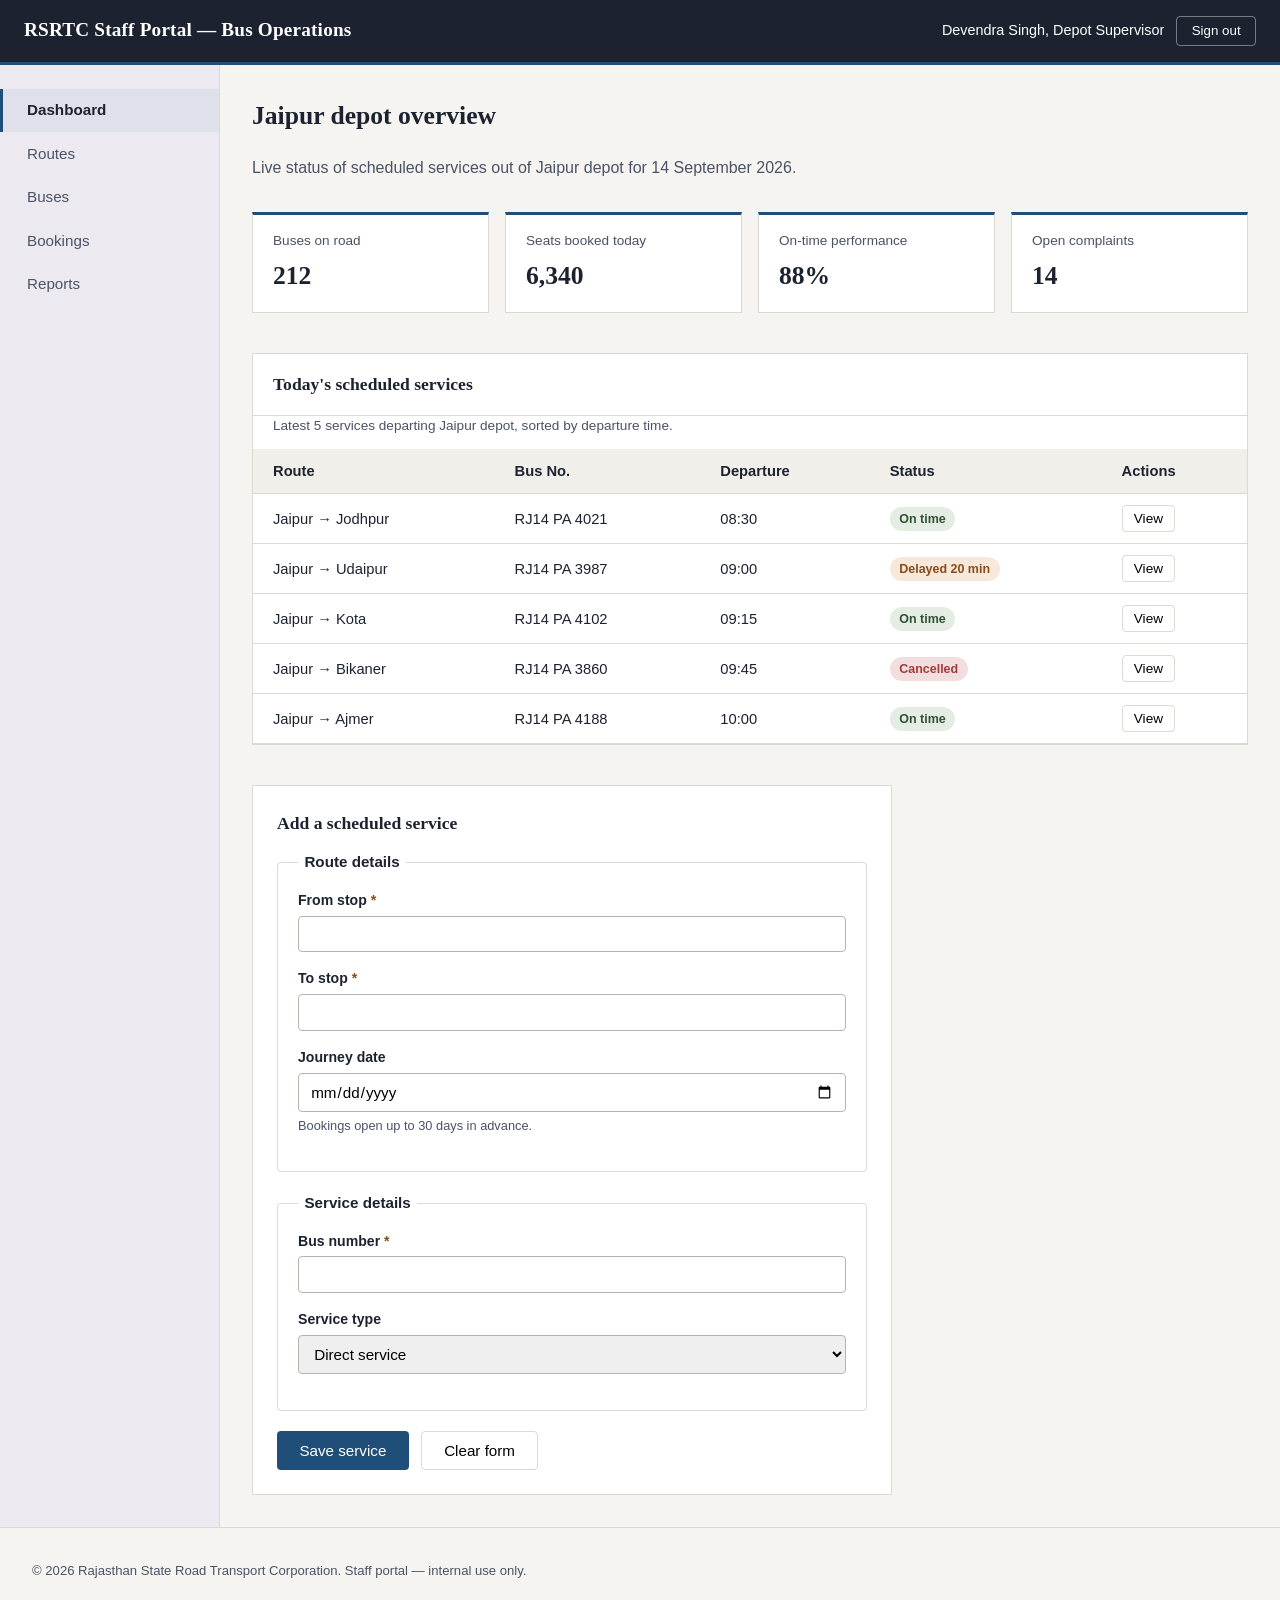
==== client/index.html @ 0a8ab0be "Add semantic accessible dashboard to client" ====
<!DOCTYPE html>
<html lang="en">
<head>
  <meta charset="UTF-8">
  <meta name="viewport" content="width=device-width, initial-scale=1.0">
  <title>Bus Operations Dashboard — RSRTC Staff Portal</title>
  <style>
    :root {
      --ink: #1c2230;
      --ink-soft: #4a5266;
      --paper: #f5f4f0;
      --panel: #ffffff;
      --line: #dcd9d2;
      --accent: #1f4e79;
      --accent-soft: #e3ecf4;
      --warn: #8a4b16;
      --warn-soft: #f6e9db;
      --good: #2f5233;
      --good-soft: #e4ece4;
      --bad: #a33b3b;
      --bad-soft: #f2dede;
      --focus: #1857b8;
      --radius: 4px;
    }

    * { box-sizing: border-box; }

    body {
      margin: 0;
      font-family: "Iowan Old Style", "Palatino Linotype", Georgia, serif;
      background: var(--paper);
      color: var(--ink);
      line-height: 1.5;
    }

    a { color: var(--focus); }

    a:focus-visible,
    button:focus-visible,
    input:focus-visible,
    select:focus-visible,
    textarea:focus-visible,
    [tabindex]:focus-visible {
      outline: 3px solid var(--focus);
      outline-offset: 2px;
    }

    .skip-link {
      position: absolute;
      left: -999px;
      top: 0;
      background: var(--ink);
      color: #fff;
      padding: 0.75rem 1.25rem;
      z-index: 100;
      border-radius: 0 0 var(--radius) 0;
    }
    .skip-link:focus { left: 0; }

    .visually-hidden {
      position: absolute;
      width: 1px; height: 1px;
      overflow: hidden;
      clip: rect(0 0 0 0);
      white-space: nowrap;
    }

    .site-header {
      display: flex;
      align-items: center;
      justify-content: space-between;
      padding: 1rem 1.5rem;
      background: var(--ink);
      color: #fff;
      border-bottom: 3px solid var(--accent);
    }
    .site-header h1 {
      font-size: 1.2rem;
      margin: 0;
      font-weight: 600;
      letter-spacing: 0.01em;
    }
    .header-user {
      display: flex;
      align-items: center;
      gap: 0.75rem;
      font-family: -apple-system, "Segoe UI", sans-serif;
      font-size: 0.9rem;
    }
    .header-user button {
      background: transparent;
      border: 1px solid rgba(255,255,255,0.4);
      color: #fff;
      padding: 0.4rem 0.9rem;
      border-radius: var(--radius);
      cursor: pointer;
      font-family: inherit;
    }
    .header-user button:hover { background: rgba(255,255,255,0.12); }

    .layout {
      display: grid;
      grid-template-columns: 220px 1fr;
      min-height: calc(100vh - 66px);
    }

    .primary-nav {
      background: #eceaf0;
      border-right: 1px solid var(--line);
      padding: 1.5rem 0;
    }
    .primary-nav ul {
      list-style: none;
      margin: 0;
      padding: 0;
    }
    .primary-nav a {
      display: block;
      padding: 0.65rem 1.5rem;
      color: var(--ink-soft);
      text-decoration: none;
      font-family: -apple-system, "Segoe UI", sans-serif;
      font-size: 0.95rem;
      border-left: 3px solid transparent;
    }
    .primary-nav a[aria-current="page"] {
      color: var(--ink);
      font-weight: 600;
      border-left-color: var(--accent);
      background: #e0e0ea;
    }
    .primary-nav a:hover { background: #e0e0ea; }

    main { padding: 2rem; }
    main > h2 { margin-top: 0; font-size: 1.6rem; }
    .lede {
      color: var(--ink-soft);
      max-width: 62ch;
      margin-bottom: 2rem;
      font-family: -apple-system, "Segoe UI", sans-serif;
    }

    .summary-cards {
      display: grid;
      grid-template-columns: repeat(auto-fit, minmax(180px, 1fr));
      gap: 1rem;
      margin-bottom: 2.5rem;
    }
    .summary-cards article {
      background: var(--panel);
      border: 1px solid var(--line);
      border-top: 3px solid var(--accent);
      padding: 1rem 1.25rem;
    }
    .summary-cards h3 {
      margin: 0 0 0.35rem 0;
      font-size: 0.85rem;
      font-family: -apple-system, "Segoe UI", sans-serif;
      color: var(--ink-soft);
      font-weight: 500;
    }
    .summary-cards p {
      margin: 0;
      font-size: 1.6rem;
      font-weight: 600;
    }

    .table-section {
      background: var(--panel);
      border: 1px solid var(--line);
      margin-bottom: 2.5rem;
    }
    .table-section h2 {
      margin: 0;
      padding: 1.1rem 1.25rem;
      font-size: 1.1rem;
      border-bottom: 1px solid var(--line);
    }
    table {
      width: 100%;
      border-collapse: collapse;
      font-family: -apple-system, "Segoe UI", sans-serif;
      font-size: 0.92rem;
    }
    caption {
      text-align: left;
      padding: 0 1.25rem 0.75rem;
      color: var(--ink-soft);
      font-family: -apple-system, "Segoe UI", sans-serif;
      font-size: 0.85rem;
    }
    th, td {
      text-align: left;
      padding: 0.7rem 1.25rem;
      border-bottom: 1px solid var(--line);
    }
    th[scope="col"] {
      background: #f1efe9;
      font-weight: 600;
    }
    tbody tr:hover { background: #faf9f6; }
    .status-pill {
      display: inline-block;
      padding: 0.15rem 0.6rem;
      border-radius: 999px;
      font-size: 0.78rem;
      font-weight: 600;
    }
    .status-ontime { background: var(--good-soft); color: var(--good); }
    .status-delayed { background: var(--warn-soft); color: var(--warn); }
    .status-cancelled { background: var(--bad-soft); color: var(--bad); }

    .row-actions button {
      background: none;
      border: 1px solid var(--line);
      border-radius: var(--radius);
      padding: 0.3rem 0.7rem;
      font-family: inherit;
      cursor: pointer;
      font-size: 0.85rem;
    }
    .row-actions button:hover { background: #f1efe9; }

    .form-section {
      background: var(--panel);
      border: 1px solid var(--line);
      padding: 1.5rem;
      max-width: 640px;
    }
    .form-section h2 { margin-top: 0; font-size: 1.1rem; }
    fieldset {
      border: 1px solid var(--line);
      border-radius: var(--radius);
      padding: 1rem 1.25rem 1.25rem;
      margin: 0 0 1.25rem 0;
    }
    legend {
      font-family: -apple-system, "Segoe UI", sans-serif;
      font-weight: 600;
      padding: 0 0.4rem;
      font-size: 0.95rem;
    }
    .field { margin-bottom: 1rem; font-family: -apple-system, "Segoe UI", sans-serif; }
    .field label {
      display: block;
      font-size: 0.88rem;
      font-weight: 600;
      margin-bottom: 0.3rem;
    }
    .field .hint {
      display: block;
      font-weight: 400;
      color: var(--ink-soft);
      font-size: 0.8rem;
      margin-top: 0.25rem;
    }
    .field input,
    .field select {
      width: 100%;
      padding: 0.55rem 0.7rem;
      border: 1px solid #b8b4aa;
      border-radius: var(--radius);
      font-family: inherit;
      font-size: 0.95rem;
    }
    .required-mark { color: var(--warn); }
    .submit-row { display: flex; gap: 0.75rem; font-family: -apple-system, "Segoe UI", sans-serif; }
    .btn-primary {
      background: var(--accent);
      color: #fff;
      border: none;
      padding: 0.65rem 1.4rem;
      border-radius: var(--radius);
      cursor: pointer;
      font-size: 0.95rem;
    }
    .btn-secondary {
      background: transparent;
      border: 1px solid var(--line);
      padding: 0.65rem 1.4rem;
      border-radius: var(--radius);
      cursor: pointer;
      font-size: 0.95rem;
    }

    .modal-overlay {
      display: none;
      position: fixed;
      inset: 0;
      background: rgba(20, 20, 20, 0.5);
      align-items: center;
      justify-content: center;
      padding: 1rem;
      z-index: 200;
    }
    .modal-overlay.is-open { display: flex; }
    .modal-dialog {
      background: var(--panel);
      max-width: 440px;
      width: 100%;
      padding: 1.5rem;
      border-radius: var(--radius);
      font-family: -apple-system, "Segoe UI", sans-serif;
    }
    .modal-dialog h2 {
      margin-top: 0;
      font-size: 1.15rem;
      font-family: "Iowan Old Style", Georgia, serif;
    }
    .modal-actions {
      display: flex;
      justify-content: flex-end;
      gap: 0.75rem;
      margin-top: 1.5rem;
    }

    footer {
      grid-column: 1 / -1;
      border-top: 1px solid var(--line);
      padding: 1.25rem 2rem;
      font-family: -apple-system, "Segoe UI", sans-serif;
      font-size: 0.82rem;
      color: var(--ink-soft);
    }

    @media (max-width: 720px) {
      .layout { grid-template-columns: 1fr; }
      .primary-nav { border-right: none; border-bottom: 1px solid var(--line); }
    }

    @media (prefers-reduced-motion: reduce) {
      * { animation: none !important; transition: none !important; }
    }
  </style>
</head>
<body>

  <a class="skip-link" href="#main-content">Skip to main content</a>

  <header class="site-header">
    <h1>RSRTC Staff Portal — Bus Operations</h1>
    <div class="header-user">
      <span>Devendra Singh, Depot Supervisor</span>
      <button type="button">Sign out</button>
    </div>
  </header>

  <div class="layout">
    <nav class="primary-nav" aria-label="Primary">
      <ul>
        <li><a href="#" aria-current="page">Dashboard</a></li>
        <li><a href="#">Routes</a></li>
        <li><a href="#">Buses</a></li>
        <li><a href="#">Bookings</a></li>
        <li><a href="#">Reports</a></li>
      </ul>
    </nav>

    <main id="main-content">
      <h2>Jaipur depot overview</h2>
      <p class="lede">Live status of scheduled services out of Jaipur depot for 14 September 2026.</p>

      <section aria-labelledby="summary-heading">
        <h2 id="summary-heading" class="visually-hidden">Key metrics</h2>
        <div class="summary-cards">
          <article>
            <h3>Buses on road</h3>
            <p>212</p>
          </article>
          <article>
            <h3>Seats booked today</h3>
            <p>6,340</p>
          </article>
          <article>
            <h3>On-time performance</h3>
            <p>88%</p>
          </article>
          <article>
            <h3>Open complaints</h3>
            <p>14</p>
          </article>
        </div>
      </section>

      <section class="table-section" aria-labelledby="services-heading">
        <h2 id="services-heading">Today's scheduled services</h2>
        <table>
          <caption>Latest 5 services departing Jaipur depot, sorted by departure time.</caption>
          <thead>
            <tr>
              <th scope="col">Route</th>
              <th scope="col">Bus No.</th>
              <th scope="col">Departure</th>
              <th scope="col">Status</th>
              <th scope="col">Actions</th>
            </tr>
          </thead>
          <tbody>
            <tr>
              <td>Jaipur → Jodhpur</td>
              <td>RJ14 PA 4021</td>
              <td>08:30</td>
              <td><span class="status-pill status-ontime">On time</span></td>
              <td class="row-actions"><button type="button">View</button></td>
            </tr>
            <tr>
              <td>Jaipur → Udaipur</td>
              <td>RJ14 PA 3987</td>
              <td>09:00</td>
              <td><span class="status-pill status-delayed">Delayed 20 min</span></td>
              <td class="row-actions"><button type="button" data-open-modal>View</button></td>
            </tr>
            <tr>
              <td>Jaipur → Kota</td>
              <td>RJ14 PA 4102</td>
              <td>09:15</td>
              <td><span class="status-pill status-ontime">On time</span></td>
              <td class="row-actions"><button type="button">View</button></td>
            </tr>
            <tr>
              <td>Jaipur → Bikaner</td>
              <td>RJ14 PA 3860</td>
              <td>09:45</td>
              <td><span class="status-pill status-cancelled">Cancelled</span></td>
              <td class="row-actions"><button type="button">View</button></td>
            </tr>
            <tr>
              <td>Jaipur → Ajmer</td>
              <td>RJ14 PA 4188</td>
              <td>10:00</td>
              <td><span class="status-pill status-ontime">On time</span></td>
              <td class="row-actions"><button type="button">View</button></td>
            </tr>
          </tbody>
        </table>
      </section>

      <section class="form-section" aria-labelledby="new-route-heading">
        <h2 id="new-route-heading">Add a scheduled service</h2>
        <form novalidate>
          <fieldset>
            <legend>Route details</legend>

            <div class="field">
              <label for="from-stop">From stop <span class="required-mark" aria-hidden="true">*</span></label>
              <input type="text" id="from-stop" name="from-stop" required aria-required="true">
            </div>

            <div class="field">
              <label for="to-stop">To stop <span class="required-mark" aria-hidden="true">*</span></label>
              <input type="text" id="to-stop" name="to-stop" required aria-required="true">
            </div>

            <div class="field">
              <label for="journey-date">Journey date</label>
              <input type="date" id="journey-date" name="journey-date" aria-describedby="date-hint">
              <span class="hint" id="date-hint">Bookings open up to 30 days in advance.</span>
            </div>
          </fieldset>

          <fieldset>
            <legend>Service details</legend>

            <div class="field">
              <label for="bus-number">Bus number <span class="required-mark" aria-hidden="true">*</span></label>
              <input type="text" id="bus-number" name="bus-number" required aria-required="true">
            </div>

            <div class="field">
              <label for="service-type">Service type</label>
              <select id="service-type" name="service-type">
                <option value="direct">Direct service</option>
                <option value="connecting">Connecting service</option>
              </select>
            </div>
          </fieldset>

          <div class="submit-row">
            <button type="submit" class="btn-primary">Save service</button>
            <button type="reset" class="btn-secondary">Clear form</button>
          </div>
        </form>
      </section>
    </main>

    <footer>
      <p>&copy; 2026 Rajasthan State Road Transport Corporation. Staff portal — internal use only.</p>
    </footer>
  </div>

  <div class="modal-overlay" id="service-modal-overlay">
    <div class="modal-dialog" role="dialog" aria-modal="true" aria-labelledby="modal-title" aria-describedby="modal-desc">
      <h2 id="modal-title">Jaipur → Udaipur — service details</h2>
      <p id="modal-desc">Bus RJ14 PA 3987 is delayed by 20 minutes due to traffic near Bhilwara. Revised departure: 09:20. 41 of 45 seats booked.</p>
      <div class="modal-actions">
        <button type="button" class="btn-secondary" data-close-modal>Close</button>
        <button type="button" class="btn-primary">Notify passengers</button>
      </div>
    </div>
  </div>

  <script>
    (function () {
      var overlay = document.getElementById('service-modal-overlay');
      var openTriggers = document.querySelectorAll('[data-open-modal]');
      var closeTriggers = document.querySelectorAll('[data-close-modal]');
      var lastFocused = null;

      function openModal() {
        lastFocused = document.activeElement;
        overlay.classList.add('is-open');
        overlay.querySelector('[data-close-modal]').focus();
        document.addEventListener('keydown', onKeydown);
      }

      function closeModal() {
        overlay.classList.remove('is-open');
        document.removeEventListener('keydown', onKeydown);
        if (lastFocused) lastFocused.focus();
      }

      function onKeydown(e) {
        if (e.key === 'Escape') {
          closeModal();
        }
      }

      openTriggers.forEach(function (btn) {
        btn.addEventListener('click', openModal);
      });
      closeTriggers.forEach(function (btn) {
        btn.addEventListener('click', closeModal);
      });
    })();
  </script>

</body>
</html>
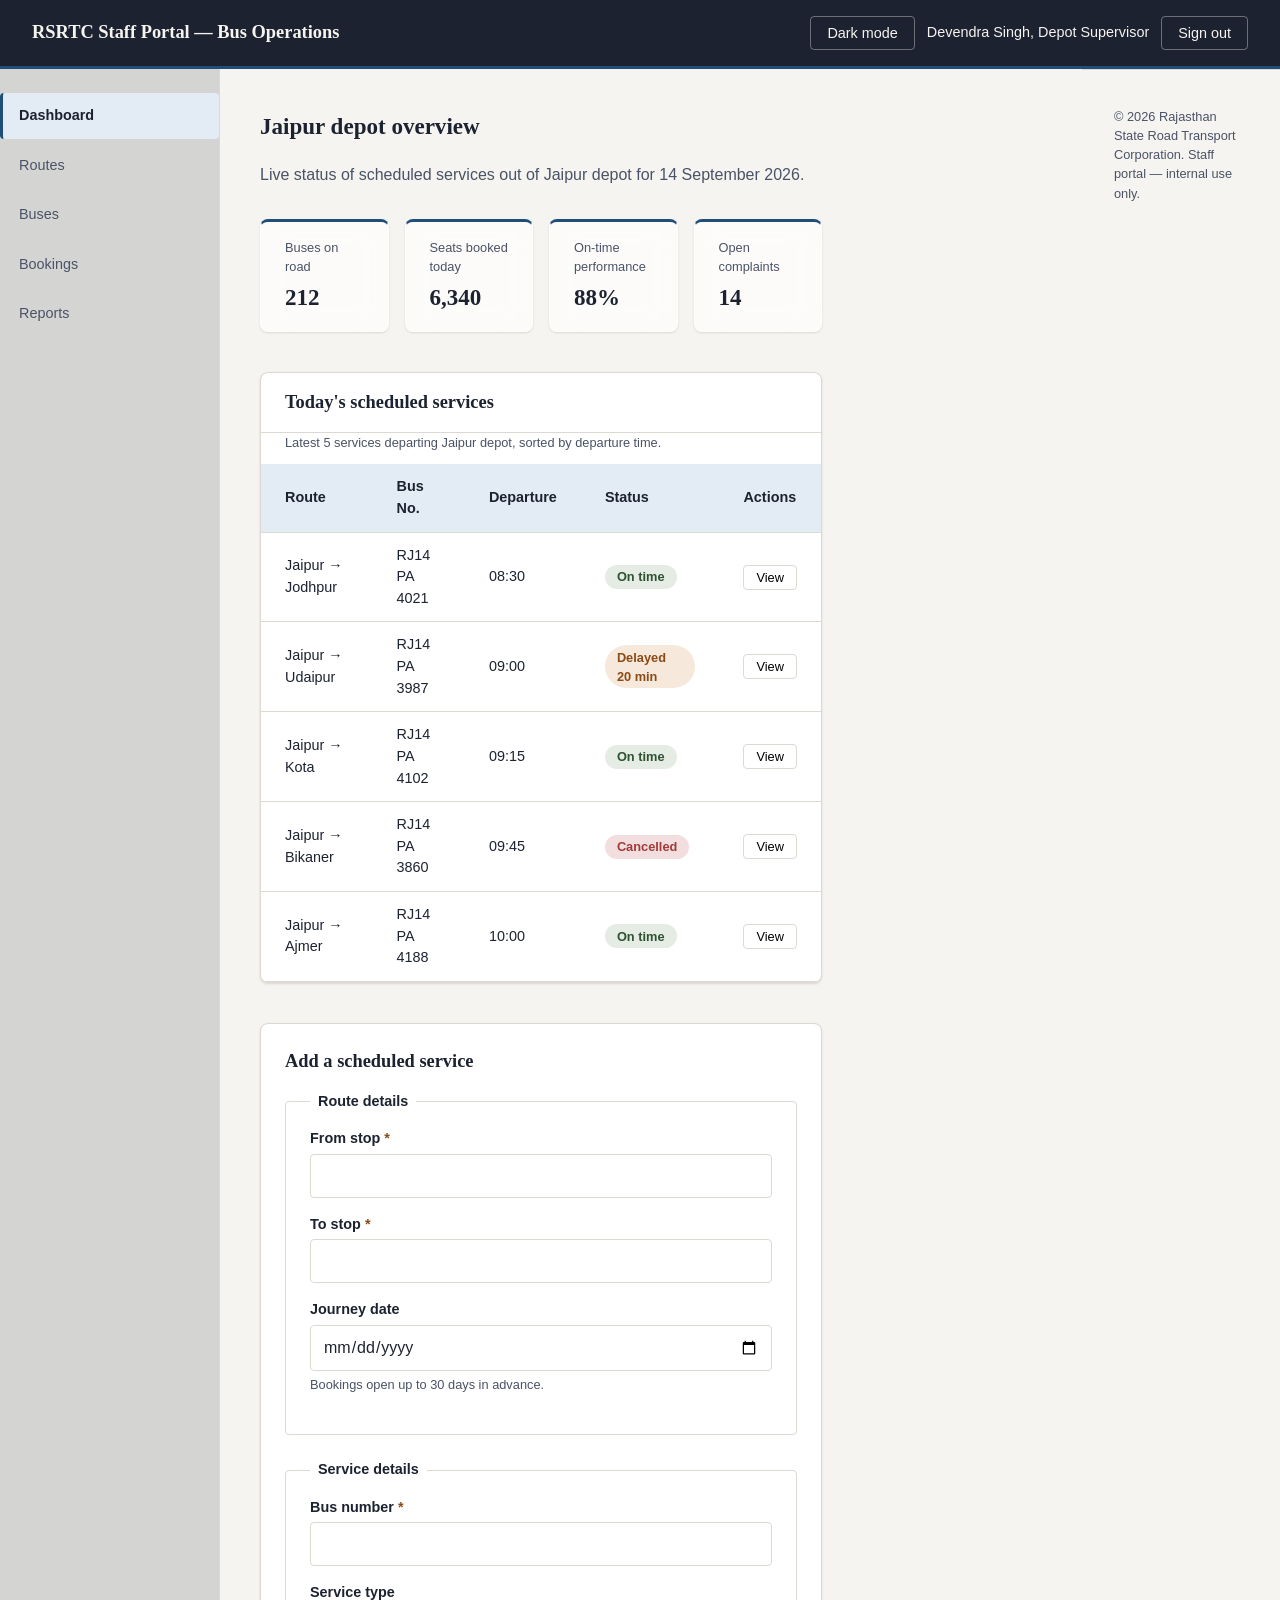
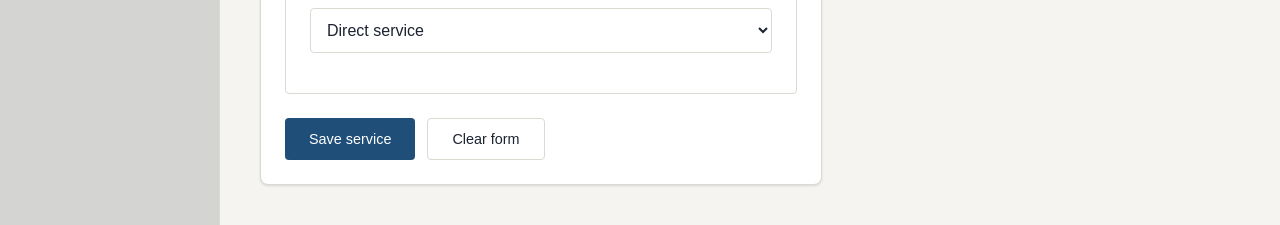
==== commit c0e80b2e: "Add responsive design tokens, dark mode, and demo screenshots" ====
--- a/client/index.html
+++ b/client/index.html
@@ -4,334 +4,7 @@
   <meta charset="UTF-8">
   <meta name="viewport" content="width=device-width, initial-scale=1.0">
   <title>Bus Operations Dashboard — RSRTC Staff Portal</title>
-  <style>
-    :root {
-      --ink: #1c2230;
-      --ink-soft: #4a5266;
-      --paper: #f5f4f0;
-      --panel: #ffffff;
-      --line: #dcd9d2;
-      --accent: #1f4e79;
-      --accent-soft: #e3ecf4;
-      --warn: #8a4b16;
-      --warn-soft: #f6e9db;
-      --good: #2f5233;
-      --good-soft: #e4ece4;
-      --bad: #a33b3b;
-      --bad-soft: #f2dede;
-      --focus: #1857b8;
-      --radius: 4px;
-    }
-
-    * { box-sizing: border-box; }
-
-    body {
-      margin: 0;
-      font-family: "Iowan Old Style", "Palatino Linotype", Georgia, serif;
-      background: var(--paper);
-      color: var(--ink);
-      line-height: 1.5;
-    }
-
-    a { color: var(--focus); }
-
-    a:focus-visible,
-    button:focus-visible,
-    input:focus-visible,
-    select:focus-visible,
-    textarea:focus-visible,
-    [tabindex]:focus-visible {
-      outline: 3px solid var(--focus);
-      outline-offset: 2px;
-    }
-
-    .skip-link {
-      position: absolute;
-      left: -999px;
-      top: 0;
-      background: var(--ink);
-      color: #fff;
-      padding: 0.75rem 1.25rem;
-      z-index: 100;
-      border-radius: 0 0 var(--radius) 0;
-    }
-    .skip-link:focus { left: 0; }
-
-    .visually-hidden {
-      position: absolute;
-      width: 1px; height: 1px;
-      overflow: hidden;
-      clip: rect(0 0 0 0);
-      white-space: nowrap;
-    }
-
-    .site-header {
-      display: flex;
-      align-items: center;
-      justify-content: space-between;
-      padding: 1rem 1.5rem;
-      background: var(--ink);
-      color: #fff;
-      border-bottom: 3px solid var(--accent);
-    }
-    .site-header h1 {
-      font-size: 1.2rem;
-      margin: 0;
-      font-weight: 600;
-      letter-spacing: 0.01em;
-    }
-    .header-user {
-      display: flex;
-      align-items: center;
-      gap: 0.75rem;
-      font-family: -apple-system, "Segoe UI", sans-serif;
-      font-size: 0.9rem;
-    }
-    .header-user button {
-      background: transparent;
-      border: 1px solid rgba(255,255,255,0.4);
-      color: #fff;
-      padding: 0.4rem 0.9rem;
-      border-radius: var(--radius);
-      cursor: pointer;
-      font-family: inherit;
-    }
-    .header-user button:hover { background: rgba(255,255,255,0.12); }
-
-    .layout {
-      display: grid;
-      grid-template-columns: 220px 1fr;
-      min-height: calc(100vh - 66px);
-    }
-
-    .primary-nav {
-      background: #eceaf0;
-      border-right: 1px solid var(--line);
-      padding: 1.5rem 0;
-    }
-    .primary-nav ul {
-      list-style: none;
-      margin: 0;
-      padding: 0;
-    }
-    .primary-nav a {
-      display: block;
-      padding: 0.65rem 1.5rem;
-      color: var(--ink-soft);
-      text-decoration: none;
-      font-family: -apple-system, "Segoe UI", sans-serif;
-      font-size: 0.95rem;
-      border-left: 3px solid transparent;
-    }
-    .primary-nav a[aria-current="page"] {
-      color: var(--ink);
-      font-weight: 600;
-      border-left-color: var(--accent);
-      background: #e0e0ea;
-    }
-    .primary-nav a:hover { background: #e0e0ea; }
-
-    main { padding: 2rem; }
-    main > h2 { margin-top: 0; font-size: 1.6rem; }
-    .lede {
-      color: var(--ink-soft);
-      max-width: 62ch;
-      margin-bottom: 2rem;
-      font-family: -apple-system, "Segoe UI", sans-serif;
-    }
-
-    .summary-cards {
-      display: grid;
-      grid-template-columns: repeat(auto-fit, minmax(180px, 1fr));
-      gap: 1rem;
-      margin-bottom: 2.5rem;
-    }
-    .summary-cards article {
-      background: var(--panel);
-      border: 1px solid var(--line);
-      border-top: 3px solid var(--accent);
-      padding: 1rem 1.25rem;
-    }
-    .summary-cards h3 {
-      margin: 0 0 0.35rem 0;
-      font-size: 0.85rem;
-      font-family: -apple-system, "Segoe UI", sans-serif;
-      color: var(--ink-soft);
-      font-weight: 500;
-    }
-    .summary-cards p {
-      margin: 0;
-      font-size: 1.6rem;
-      font-weight: 600;
-    }
-
-    .table-section {
-      background: var(--panel);
-      border: 1px solid var(--line);
-      margin-bottom: 2.5rem;
-    }
-    .table-section h2 {
-      margin: 0;
-      padding: 1.1rem 1.25rem;
-      font-size: 1.1rem;
-      border-bottom: 1px solid var(--line);
-    }
-    table {
-      width: 100%;
-      border-collapse: collapse;
-      font-family: -apple-system, "Segoe UI", sans-serif;
-      font-size: 0.92rem;
-    }
-    caption {
-      text-align: left;
-      padding: 0 1.25rem 0.75rem;
-      color: var(--ink-soft);
-      font-family: -apple-system, "Segoe UI", sans-serif;
-      font-size: 0.85rem;
-    }
-    th, td {
-      text-align: left;
-      padding: 0.7rem 1.25rem;
-      border-bottom: 1px solid var(--line);
-    }
-    th[scope="col"] {
-      background: #f1efe9;
-      font-weight: 600;
-    }
-    tbody tr:hover { background: #faf9f6; }
-    .status-pill {
-      display: inline-block;
-      padding: 0.15rem 0.6rem;
-      border-radius: 999px;
-      font-size: 0.78rem;
-      font-weight: 600;
-    }
-    .status-ontime { background: var(--good-soft); color: var(--good); }
-    .status-delayed { background: var(--warn-soft); color: var(--warn); }
-    .status-cancelled { background: var(--bad-soft); color: var(--bad); }
-
-    .row-actions button {
-      background: none;
-      border: 1px solid var(--line);
-      border-radius: var(--radius);
-      padding: 0.3rem 0.7rem;
-      font-family: inherit;
-      cursor: pointer;
-      font-size: 0.85rem;
-    }
-    .row-actions button:hover { background: #f1efe9; }
-
-    .form-section {
-      background: var(--panel);
-      border: 1px solid var(--line);
-      padding: 1.5rem;
-      max-width: 640px;
-    }
-    .form-section h2 { margin-top: 0; font-size: 1.1rem; }
-    fieldset {
-      border: 1px solid var(--line);
-      border-radius: var(--radius);
-      padding: 1rem 1.25rem 1.25rem;
-      margin: 0 0 1.25rem 0;
-    }
-    legend {
-      font-family: -apple-system, "Segoe UI", sans-serif;
-      font-weight: 600;
-      padding: 0 0.4rem;
-      font-size: 0.95rem;
-    }
-    .field { margin-bottom: 1rem; font-family: -apple-system, "Segoe UI", sans-serif; }
-    .field label {
-      display: block;
-      font-size: 0.88rem;
-      font-weight: 600;
-      margin-bottom: 0.3rem;
-    }
-    .field .hint {
-      display: block;
-      font-weight: 400;
-      color: var(--ink-soft);
-      font-size: 0.8rem;
-      margin-top: 0.25rem;
-    }
-    .field input,
-    .field select {
-      width: 100%;
-      padding: 0.55rem 0.7rem;
-      border: 1px solid #b8b4aa;
-      border-radius: var(--radius);
-      font-family: inherit;
-      font-size: 0.95rem;
-    }
-    .required-mark { color: var(--warn); }
-    .submit-row { display: flex; gap: 0.75rem; font-family: -apple-system, "Segoe UI", sans-serif; }
-    .btn-primary {
-      background: var(--accent);
-      color: #fff;
-      border: none;
-      padding: 0.65rem 1.4rem;
-      border-radius: var(--radius);
-      cursor: pointer;
-      font-size: 0.95rem;
-    }
-    .btn-secondary {
-      background: transparent;
-      border: 1px solid var(--line);
-      padding: 0.65rem 1.4rem;
-      border-radius: var(--radius);
-      cursor: pointer;
-      font-size: 0.95rem;
-    }
-
-    .modal-overlay {
-      display: none;
-      position: fixed;
-      inset: 0;
-      background: rgba(20, 20, 20, 0.5);
-      align-items: center;
-      justify-content: center;
-      padding: 1rem;
-      z-index: 200;
-    }
-    .modal-overlay.is-open { display: flex; }
-    .modal-dialog {
-      background: var(--panel);
-      max-width: 440px;
-      width: 100%;
-      padding: 1.5rem;
-      border-radius: var(--radius);
-      font-family: -apple-system, "Segoe UI", sans-serif;
-    }
-    .modal-dialog h2 {
-      margin-top: 0;
-      font-size: 1.15rem;
-      font-family: "Iowan Old Style", Georgia, serif;
-    }
-    .modal-actions {
-      display: flex;
-      justify-content: flex-end;
-      gap: 0.75rem;
-      margin-top: 1.5rem;
-    }
-
-    footer {
-      grid-column: 1 / -1;
-      border-top: 1px solid var(--line);
-      padding: 1.25rem 2rem;
-      font-family: -apple-system, "Segoe UI", sans-serif;
-      font-size: 0.82rem;
-      color: var(--ink-soft);
-    }
-
-    @media (max-width: 720px) {
-      .layout { grid-template-columns: 1fr; }
-      .primary-nav { border-right: none; border-bottom: 1px solid var(--line); }
-    }
-
-    @media (prefers-reduced-motion: reduce) {
-      * { animation: none !important; transition: none !important; }
-    }
-  </style>
+  <link rel="stylesheet" href="style.css">
 </head>
 <body>
 
@@ -340,6 +13,7 @@
   <header class="site-header">
     <h1>RSRTC Staff Portal — Bus Operations</h1>
     <div class="header-user">
+      <button type="button" class="theme-toggle" id="theme-toggle" aria-pressed="false">Dark mode</button>
       <span>Devendra Singh, Depot Supervisor</span>
       <button type="button">Sign out</button>
     </div>
@@ -501,6 +175,18 @@
 
   <script>
     (function () {
+      var toggle = document.getElementById('theme-toggle');
+      var root = document.documentElement;
+
+      toggle.addEventListener('click', function () {
+        var isDark = root.getAttribute('data-theme') === 'dark';
+        root.setAttribute('data-theme', isDark ? 'light' : 'dark');
+        toggle.setAttribute('aria-pressed', String(!isDark));
+        toggle.textContent = isDark ? 'Dark mode' : 'Light mode';
+      });
+    })();
+
+    (function () {
       var overlay = document.getElementById('service-modal-overlay');
       var openTriggers = document.querySelectorAll('[data-open-modal]');
       var closeTriggers = document.querySelectorAll('[data-close-modal]');
--- a/client/style.css
+++ b/client/style.css
@@ -0,0 +1,538 @@
+/* ==========================================================================
+   RSRTC Bus Operations Dashboard — style.css
+   Design tokens + mobile-first responsive architecture
+   Breakpoints: 320 (base) / 768 (tablet) / 1024 (desktop) / 1440 (wide)
+   ========================================================================== */
+
+/* ---- Design tokens ---- */
+:root {
+  /* Brand colors */
+  --color-ink: #1c2230;
+  --color-ink-soft: #4a5266;
+  --color-paper: #f5f4f0;
+  --color-panel: #ffffff;
+  --color-line: #dcd9d2;
+
+  --color-accent: #1f4e79;
+  --color-accent-soft: #e3ecf4;
+  --color-warn: #8a4b16;
+  --color-warn-soft: #f6e9db;
+  --color-good: #2f5233;
+  --color-good-soft: #e4ece4;
+  --color-bad: #a33b3b;
+  --color-bad-soft: #f2dede;
+  --color-focus: #1857b8;
+
+  /* Typography scale (major third, 1.25) */
+  --font-serif: "Iowan Old Style", "Palatino Linotype", Georgia, serif;
+  --font-sans: -apple-system, "Segoe UI", sans-serif;
+
+  --text-xs: 0.8rem;
+  --text-sm: 0.9rem;
+  --text-base: 1rem;
+  --text-md: 1.15rem;
+  --text-lg: 1.44rem;
+  --text-xl: 1.8rem;
+
+  /* Spacing scale (4px base) */
+  --space-1: 0.25rem;
+  --space-2: 0.5rem;
+  --space-3: 0.75rem;
+  --space-4: 1rem;
+  --space-5: 1.5rem;
+  --space-6: 2rem;
+  --space-7: 2.5rem;
+
+  /* Radii + shadow */
+  --radius-sm: 4px;
+  --radius-md: 8px;
+  --radius-lg: 16px;
+  --shadow-soft: 0 1px 3px rgba(28, 34, 48, 0.08), 0 1px 2px rgba(28, 34, 48, 0.06);
+  --shadow-raised: 0 8px 24px rgba(28, 34, 48, 0.12);
+
+  /* Glass surface */
+  --glass-bg: rgba(255, 255, 255, 0.65);
+  --glass-border: rgba(255, 255, 255, 0.4);
+  --glass-blur: 14px;
+
+  /* Layout */
+  --sidebar-width: 220px;
+  --header-height: 64px;
+  --transition-fast: 150ms ease;
+  --transition-base: 220ms ease;
+}
+
+/* Dark theme — toggled via [data-theme="dark"] on <html>, or by system preference */
+[data-theme="dark"] {
+  --color-ink: #eef0f4;
+  --color-ink-soft: #b7bdca;
+  --color-paper: #14161d;
+  --color-panel: #1c1f28;
+  --color-line: #2c303c;
+
+  --color-accent: #6fa8dc;
+  --color-accent-soft: #223347;
+  --color-warn: #e0a458;
+  --color-warn-soft: #3a2c18;
+  --color-good: #7fbf8a;
+  --color-good-soft: #1c3320;
+  --color-bad: #e08585;
+  --color-bad-soft: #3a1e1e;
+  --color-focus: #6fa8dc;
+
+  --glass-bg: rgba(28, 31, 40, 0.6);
+  --glass-border: rgba(255, 255, 255, 0.08);
+  --shadow-soft: 0 1px 3px rgba(0, 0, 0, 0.4);
+  --shadow-raised: 0 8px 28px rgba(0, 0, 0, 0.5);
+}
+
+@media (prefers-color-scheme: dark) {
+  :root:not([data-theme="light"]) {
+    --color-ink: #eef0f4;
+    --color-ink-soft: #b7bdca;
+    --color-paper: #14161d;
+    --color-panel: #1c1f28;
+    --color-line: #2c303c;
+
+    --color-accent: #6fa8dc;
+    --color-accent-soft: #223347;
+    --color-warn: #e0a458;
+    --color-warn-soft: #3a2c18;
+    --color-good: #7fbf8a;
+    --color-good-soft: #1c3320;
+    --color-bad: #e08585;
+    --color-bad-soft: #3a1e1e;
+    --color-focus: #6fa8dc;
+
+    --glass-bg: rgba(28, 31, 40, 0.6);
+    --glass-border: rgba(255, 255, 255, 0.08);
+  }
+}
+
+/* ---- Reset & base ---- */
+* { box-sizing: border-box; }
+
+html, body {
+  max-width: 100%;
+  overflow-x: hidden; /* guards against horizontal scroll on mobile */
+}
+
+body {
+  margin: 0;
+  font-family: var(--font-serif);
+  background: var(--color-paper);
+  color: var(--color-ink);
+  line-height: 1.5;
+  transition: background var(--transition-base), color var(--transition-base);
+}
+
+a { color: var(--color-focus); }
+
+img, svg { max-width: 100%; display: block; }
+
+a:focus-visible,
+button:focus-visible,
+input:focus-visible,
+select:focus-visible,
+textarea:focus-visible,
+[tabindex]:focus-visible {
+  outline: 3px solid var(--color-focus);
+  outline-offset: 2px;
+}
+
+.skip-link {
+  position: absolute;
+  left: -999px;
+  top: 0;
+  background: var(--color-ink);
+  color: var(--color-paper);
+  padding: var(--space-3) var(--space-5);
+  z-index: 100;
+  border-radius: 0 0 var(--radius-sm) 0;
+}
+.skip-link:focus { left: 0; }
+
+.visually-hidden {
+  position: absolute;
+  width: 1px; height: 1px;
+  overflow: hidden;
+  clip: rect(0 0 0 0);
+  white-space: nowrap;
+}
+
+/* ==========================================================================
+   Header
+   ========================================================================== */
+.site-header {
+  display: flex;
+  align-items: center;
+  justify-content: space-between;
+  gap: var(--space-3);
+  padding: var(--space-4) var(--space-5);
+  background: var(--color-ink);
+  color: var(--color-paper);
+  border-bottom: 3px solid var(--color-accent);
+  min-height: var(--header-height);
+  flex-wrap: wrap;
+}
+.site-header h1 {
+  font-size: var(--text-md);
+  margin: 0;
+  font-weight: 600;
+}
+.header-user {
+  display: flex;
+  align-items: center;
+  gap: var(--space-3);
+  font-family: var(--font-sans);
+  font-size: var(--text-sm);
+  flex-wrap: wrap;
+}
+.header-user button,
+.theme-toggle {
+  background: transparent;
+  border: 1px solid rgba(255, 255, 255, 0.35);
+  color: inherit;
+  padding: var(--space-2) var(--space-4);
+  border-radius: var(--radius-sm);
+  cursor: pointer;
+  font-family: inherit;
+  font-size: var(--text-sm);
+  transition: background var(--transition-fast);
+}
+.header-user button:hover,
+.theme-toggle:hover { background: rgba(255, 255, 255, 0.12); }
+
+/* ==========================================================================
+   Mobile-first responsive layout (base = single column, 320px+)
+   ========================================================================== */
+.layout {
+  display: flex;
+  flex-direction: column;
+  min-height: calc(100vh - var(--header-height));
+}
+
+.primary-nav {
+  background: color-mix(in srgb, var(--color-paper) 85%, var(--color-ink) 15%);
+  border-bottom: 1px solid var(--color-line);
+  padding: var(--space-3) 0;
+}
+.primary-nav ul {
+  list-style: none;
+  margin: 0;
+  padding: 0;
+  display: flex;
+  overflow-x: auto;
+  gap: var(--space-1);
+}
+.primary-nav a {
+  display: block;
+  padding: var(--space-3) var(--space-4);
+  color: var(--color-ink-soft);
+  text-decoration: none;
+  font-family: var(--font-sans);
+  font-size: var(--text-sm);
+  white-space: nowrap;
+  border-left: 3px solid transparent;
+  border-radius: var(--radius-sm);
+  transition: background var(--transition-fast), color var(--transition-fast);
+}
+.primary-nav a[aria-current="page"] {
+  color: var(--color-ink);
+  font-weight: 600;
+  border-left-color: var(--color-accent);
+  background: var(--color-accent-soft);
+}
+.primary-nav a:hover { background: var(--color-accent-soft); }
+
+main { padding: var(--space-5); }
+main > h2 { margin-top: 0; font-size: var(--text-lg); }
+.lede {
+  color: var(--color-ink-soft);
+  max-width: 62ch;
+  margin-bottom: var(--space-6);
+  font-family: var(--font-sans);
+}
+
+/* ---- Summary cards: fluid grid, 1 col mobile -> auto-fit desktop ---- */
+.summary-cards {
+  display: grid;
+  grid-template-columns: 1fr;
+  gap: var(--space-4);
+  margin-bottom: var(--space-7);
+}
+.summary-cards article {
+  background: var(--glass-bg);
+  backdrop-filter: blur(var(--glass-blur));
+  -webkit-backdrop-filter: blur(var(--glass-blur));
+  border: 1px solid var(--glass-border);
+  border-top: 3px solid var(--color-accent);
+  border-radius: var(--radius-md);
+  padding: var(--space-4) var(--space-5);
+  box-shadow: var(--shadow-soft);
+  transition: transform var(--transition-fast), box-shadow var(--transition-fast);
+}
+.summary-cards article:hover {
+  transform: translateY(-2px);
+  box-shadow: var(--shadow-raised);
+}
+.summary-cards h3 {
+  margin: 0 0 var(--space-1) 0;
+  font-size: var(--text-xs);
+  font-family: var(--font-sans);
+  color: var(--color-ink-soft);
+  font-weight: 500;
+  text-transform: none;
+}
+.summary-cards p {
+  margin: 0;
+  font-size: var(--text-lg);
+  font-weight: 600;
+}
+
+/* ---- Table section ---- */
+.table-section {
+  background: var(--color-panel);
+  border: 1px solid var(--color-line);
+  border-radius: var(--radius-md);
+  margin-bottom: var(--space-7);
+  overflow-x: auto; /* allows table to scroll instead of breaking layout */
+  box-shadow: var(--shadow-soft);
+}
+.table-section h2 {
+  margin: 0;
+  padding: var(--space-4) var(--space-5);
+  font-size: var(--text-md);
+  border-bottom: 1px solid var(--color-line);
+}
+table {
+  width: 100%;
+  min-width: 560px; /* preserves column legibility; wrapper scrolls on mobile */
+  border-collapse: collapse;
+  font-family: var(--font-sans);
+  font-size: var(--text-sm);
+}
+caption {
+  text-align: left;
+  padding: 0 var(--space-5) var(--space-3);
+  color: var(--color-ink-soft);
+  font-family: var(--font-sans);
+  font-size: var(--text-xs);
+}
+th, td {
+  text-align: left;
+  padding: var(--space-3) var(--space-5);
+  border-bottom: 1px solid var(--color-line);
+}
+th[scope="col"] {
+  background: var(--color-accent-soft);
+  font-weight: 600;
+}
+tbody tr { transition: background var(--transition-fast); }
+tbody tr:hover { background: var(--color-accent-soft); }
+
+.status-pill {
+  display: inline-block;
+  padding: 0.15rem var(--space-3);
+  border-radius: 999px;
+  font-size: var(--text-xs);
+  font-weight: 600;
+}
+.status-ontime { background: var(--color-good-soft); color: var(--color-good); }
+.status-delayed { background: var(--color-warn-soft); color: var(--color-warn); }
+.status-cancelled { background: var(--color-bad-soft); color: var(--color-bad); }
+
+.row-actions button {
+  background: none;
+  border: 1px solid var(--color-line);
+  border-radius: var(--radius-sm);
+  padding: var(--space-1) var(--space-3);
+  font-family: inherit;
+  cursor: pointer;
+  font-size: var(--text-xs);
+  transition: background var(--transition-fast);
+}
+.row-actions button:hover { background: var(--color-accent-soft); }
+
+/* ---- Form section ---- */
+.form-section {
+  background: var(--color-panel);
+  border: 1px solid var(--color-line);
+  border-radius: var(--radius-md);
+  padding: var(--space-5);
+  max-width: 640px;
+  box-shadow: var(--shadow-soft);
+}
+.form-section h2 { margin-top: 0; font-size: var(--text-md); }
+fieldset {
+  border: 1px solid var(--color-line);
+  border-radius: var(--radius-sm);
+  padding: var(--space-4) var(--space-5) var(--space-5);
+  margin: 0 0 var(--space-5) 0;
+}
+legend {
+  font-family: var(--font-sans);
+  font-weight: 600;
+  padding: 0 var(--space-2);
+  font-size: var(--text-sm);
+}
+.field { margin-bottom: var(--space-4); font-family: var(--font-sans); }
+.field label {
+  display: block;
+  font-size: var(--text-sm);
+  font-weight: 600;
+  margin-bottom: var(--space-1);
+}
+.field .hint {
+  display: block;
+  font-weight: 400;
+  color: var(--color-ink-soft);
+  font-size: var(--text-xs);
+  margin-top: var(--space-1);
+}
+.field input,
+.field select {
+  width: 100%;
+  padding: var(--space-3);
+  border: 1px solid var(--color-line);
+  border-radius: var(--radius-sm);
+  font-family: inherit;
+  font-size: var(--text-base);
+  background: var(--color-panel);
+  color: var(--color-ink);
+  transition: border-color var(--transition-fast);
+}
+.field input:focus,
+.field select:focus { border-color: var(--color-focus); }
+
+.required-mark { color: var(--color-warn); }
+.submit-row {
+  display: flex;
+  flex-wrap: wrap;
+  gap: var(--space-3);
+  font-family: var(--font-sans);
+}
+.btn-primary,
+.btn-secondary {
+  padding: var(--space-3) var(--space-5);
+  border-radius: var(--radius-sm);
+  cursor: pointer;
+  font-size: var(--text-sm);
+  transition: background var(--transition-fast), transform var(--transition-fast);
+}
+.btn-primary {
+  background: var(--color-accent);
+  color: #fff;
+  border: none;
+}
+.btn-primary:hover { transform: translateY(-1px); }
+.btn-secondary {
+  background: transparent;
+  border: 1px solid var(--color-line);
+  color: var(--color-ink);
+}
+.btn-secondary:hover { background: var(--color-accent-soft); }
+
+/* ---- Modal dialog (glassmorphism) ---- */
+.modal-overlay {
+  display: none;
+  position: fixed;
+  inset: 0;
+  background: rgba(10, 12, 18, 0.5);
+  backdrop-filter: blur(4px);
+  -webkit-backdrop-filter: blur(4px);
+  align-items: center;
+  justify-content: center;
+  padding: var(--space-4);
+  z-index: 200;
+}
+.modal-overlay.is-open { display: flex; }
+.modal-dialog {
+  background: var(--glass-bg);
+  backdrop-filter: blur(var(--glass-blur));
+  -webkit-backdrop-filter: blur(var(--glass-blur));
+  border: 1px solid var(--glass-border);
+  max-width: 440px;
+  width: 100%;
+  padding: var(--space-5);
+  border-radius: var(--radius-lg);
+  box-shadow: var(--shadow-raised);
+  font-family: var(--font-sans);
+}
+.modal-dialog h2 {
+  margin-top: 0;
+  font-size: var(--text-md);
+  font-family: var(--font-serif);
+}
+.modal-actions {
+  display: flex;
+  flex-wrap: wrap;
+  justify-content: flex-end;
+  gap: var(--space-3);
+  margin-top: var(--space-6);
+}
+
+/* ---- Footer ---- */
+footer {
+  border-top: 1px solid var(--color-line);
+  padding: var(--space-5) var(--space-6);
+  font-family: var(--font-sans);
+  font-size: var(--text-xs);
+  color: var(--color-ink-soft);
+}
+
+@media (prefers-reduced-motion: reduce) {
+  * { animation: none !important; transition: none !important; }
+}
+
+/* ==========================================================================
+   Breakpoint: 768px — tablet (two-column summary cards, sidebar becomes column)
+   ========================================================================== */
+@media (min-width: 768px) {
+  .summary-cards {
+    grid-template-columns: repeat(2, 1fr);
+  }
+  main { padding: var(--space-6); }
+  .site-header { padding: var(--space-4) var(--space-6); }
+}
+
+/* ==========================================================================
+   Breakpoint: 1024px — desktop (fixed sidebar layout, 4-col summary cards)
+   ========================================================================== */
+@media (min-width: 1024px) {
+  .layout {
+    flex-direction: row;
+  }
+  .primary-nav {
+    width: var(--sidebar-width);
+    flex-shrink: 0;
+    border-bottom: none;
+    border-right: 1px solid var(--color-line);
+    padding: var(--space-5) 0;
+  }
+  .primary-nav ul {
+    flex-direction: column;
+    overflow-x: visible;
+  }
+  main { flex: 1; padding: var(--space-7); }
+  .summary-cards {
+    grid-template-columns: repeat(4, 1fr);
+  }
+  footer { margin-left: var(--sidebar-width); }
+}
+
+/* ==========================================================================
+   Breakpoint: 1440px — wide desktop (content max-width, extra breathing room)
+   ========================================================================== */
+@media (min-width: 1440px) {
+  main {
+    max-width: 1200px;
+    margin: 0 auto;
+    padding: var(--space-7) 0;
+  }
+  .site-header,
+  footer {
+    padding-left: var(--space-7);
+    padding-right: var(--space-7);
+  }
+}
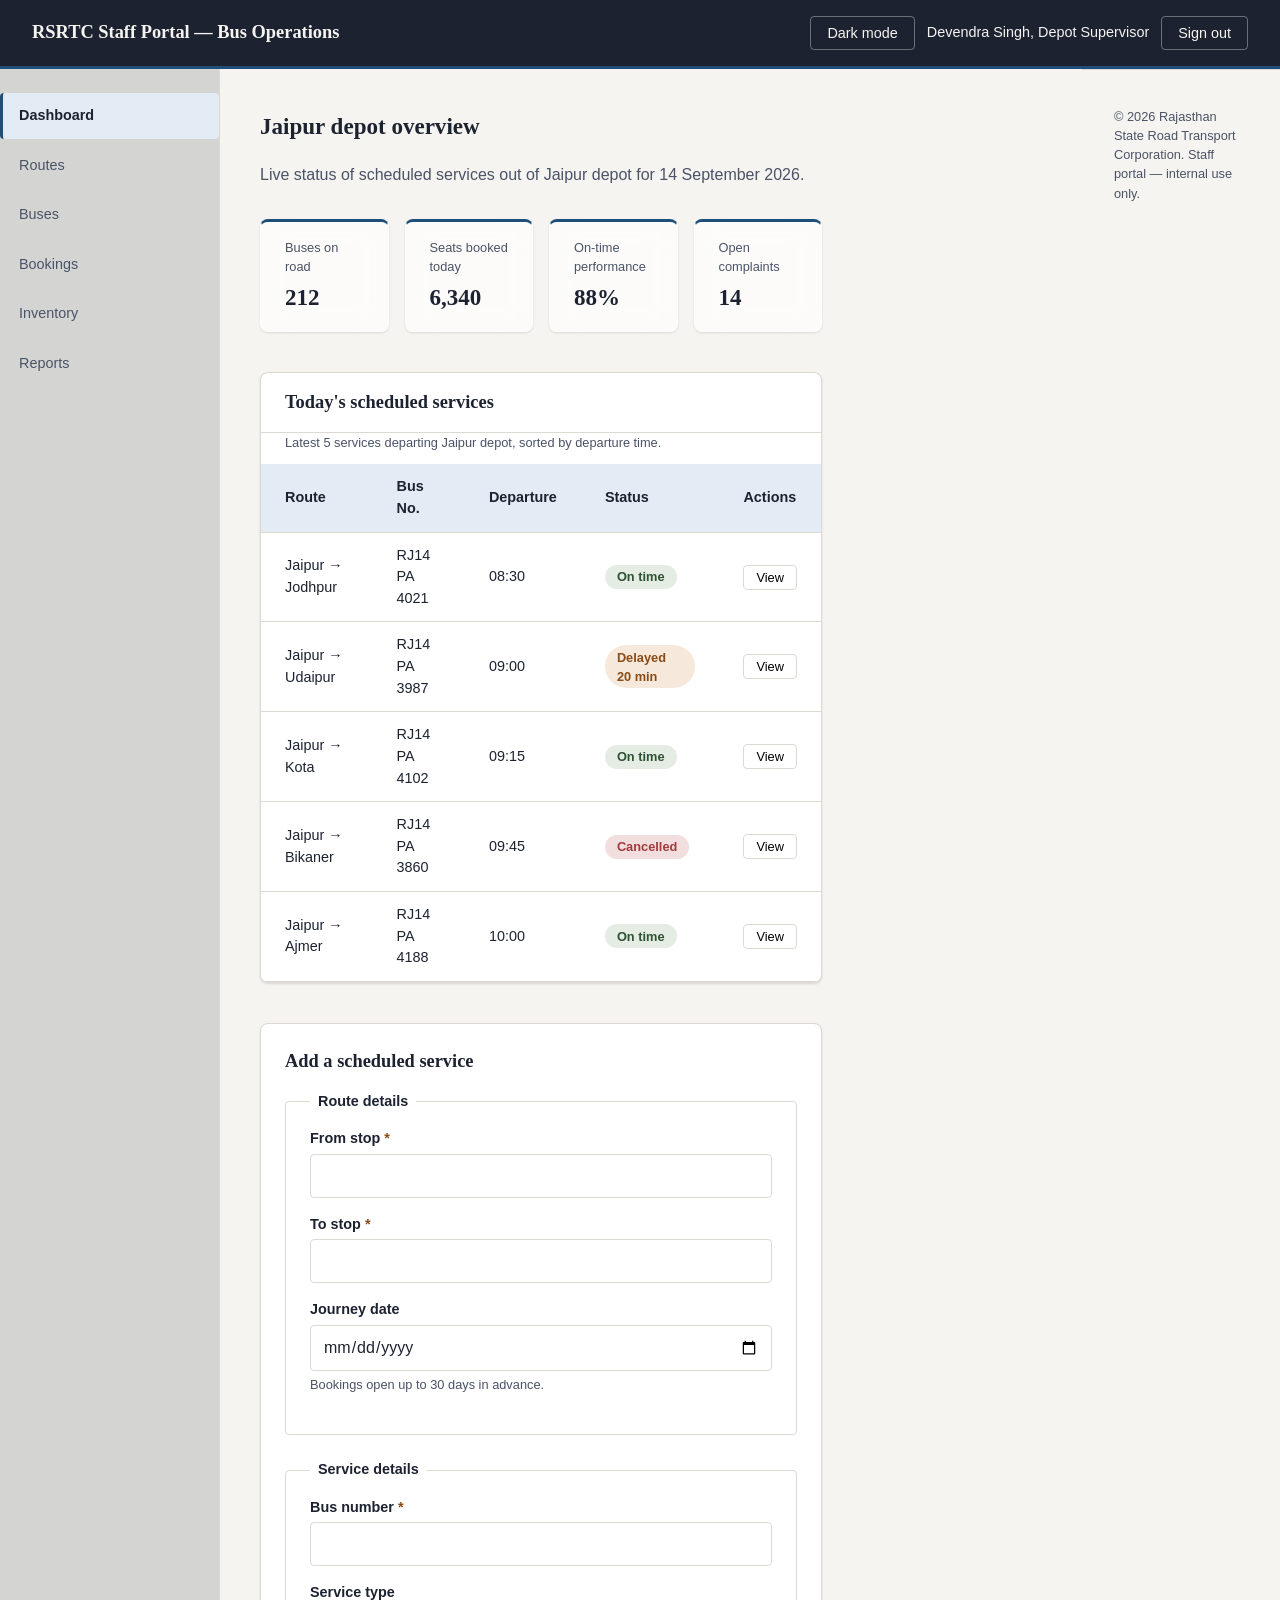
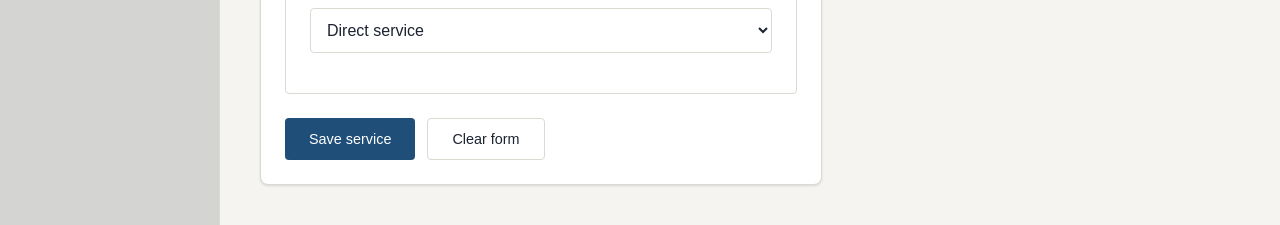
==== commit 75063b02: "Add dynamic inventory page with REST API, search, filter, cart" ====
--- a/client/index.html
+++ b/client/index.html
@@ -26,6 +26,7 @@
         <li><a href="#">Routes</a></li>
         <li><a href="#">Buses</a></li>
         <li><a href="#">Bookings</a></li>
+        <li><a href="inventory.html">Inventory</a></li>
         <li><a href="#">Reports</a></li>
       </ul>
     </nav>
--- a/client/style.css
+++ b/client/style.css
@@ -536,3 +536,221 @@
     padding-right: var(--space-7);
   }
 }
+
+/* ==========================================================================
+   Inventory page additions — toolbar, product grid, skeletons, cart, banner
+   ========================================================================== */
+
+.toolbar {
+  display: flex;
+  flex-wrap: wrap;
+  gap: var(--space-3);
+  align-items: flex-end;
+  margin-bottom: var(--space-5);
+  font-family: var(--font-sans);
+}
+.toolbar .field { margin-bottom: 0; min-width: 180px; flex: 1; }
+.toolbar .field label {
+  font-size: var(--text-xs);
+  color: var(--color-ink-soft);
+  margin-bottom: var(--space-1);
+}
+
+.category-tabs {
+  display: flex;
+  flex-wrap: wrap;
+  gap: var(--space-2);
+  margin-bottom: var(--space-5);
+  font-family: var(--font-sans);
+}
+.category-tabs button {
+  background: var(--color-panel);
+  border: 1px solid var(--color-line);
+  color: var(--color-ink-soft);
+  padding: var(--space-2) var(--space-4);
+  border-radius: 999px;
+  font-size: var(--text-sm);
+  cursor: pointer;
+  transition: background var(--transition-fast), color var(--transition-fast);
+}
+.category-tabs button[aria-pressed="true"] {
+  background: var(--color-accent);
+  color: #fff;
+  border-color: var(--color-accent);
+}
+.category-tabs button:hover:not([aria-pressed="true"]) {
+  background: var(--color-accent-soft);
+}
+
+/* ---- Error banner ---- */
+.error-banner {
+  display: none;
+  align-items: center;
+  justify-content: space-between;
+  gap: var(--space-3);
+  background: var(--color-bad-soft);
+  color: var(--color-bad);
+  border: 1px solid var(--color-bad);
+  border-radius: var(--radius-sm);
+  padding: var(--space-3) var(--space-4);
+  margin-bottom: var(--space-5);
+  font-family: var(--font-sans);
+  font-size: var(--text-sm);
+}
+.error-banner.is-visible { display: flex; }
+.error-banner button {
+  background: transparent;
+  border: 1px solid var(--color-bad);
+  color: var(--color-bad);
+  border-radius: var(--radius-sm);
+  padding: var(--space-1) var(--space-3);
+  cursor: pointer;
+  font-size: var(--text-xs);
+  flex-shrink: 0;
+}
+
+/* ---- Product grid ---- */
+.product-grid {
+  display: grid;
+  grid-template-columns: 1fr;
+  gap: var(--space-4);
+  margin-bottom: var(--space-7);
+}
+@media (min-width: 640px) {
+  .product-grid { grid-template-columns: repeat(2, 1fr); }
+}
+@media (min-width: 1024px) {
+  .product-grid { grid-template-columns: repeat(3, 1fr); }
+}
+@media (min-width: 1440px) {
+  .product-grid { grid-template-columns: repeat(4, 1fr); }
+}
+
+.product-card {
+  background: var(--glass-bg);
+  backdrop-filter: blur(var(--glass-blur));
+  -webkit-backdrop-filter: blur(var(--glass-blur));
+  border: 1px solid var(--glass-border);
+  border-radius: var(--radius-md);
+  padding: var(--space-4);
+  box-shadow: var(--shadow-soft);
+  display: flex;
+  flex-direction: column;
+  gap: var(--space-2);
+  font-family: var(--font-sans);
+  transition: transform var(--transition-fast), box-shadow var(--transition-fast);
+}
+.product-card:hover {
+  transform: translateY(-2px);
+  box-shadow: var(--shadow-raised);
+}
+.product-card img {
+  height: 140px;
+  object-fit: contain;
+  background: var(--color-panel);
+  border-radius: var(--radius-sm);
+  padding: var(--space-2);
+}
+.product-card h3 {
+  font-size: var(--text-sm);
+  margin: 0;
+  line-height: 1.35;
+  font-family: var(--font-sans);
+}
+.product-card .price {
+  font-weight: 600;
+  font-size: var(--text-md);
+  color: var(--color-accent);
+}
+.product-card .category-label {
+  font-size: var(--text-xs);
+  color: var(--color-ink-soft);
+  text-transform: capitalize;
+}
+
+/* ---- Skeleton loading state ---- */
+.skeleton-card {
+  border-radius: var(--radius-md);
+  padding: var(--space-4);
+  border: 1px solid var(--color-line);
+  background: var(--color-panel);
+}
+.skeleton-block {
+  background: linear-gradient(90deg, var(--color-line) 25%, var(--color-paper) 50%, var(--color-line) 75%);
+  background-size: 200% 100%;
+  animation: skeleton-shimmer 1.4s ease-in-out infinite;
+  border-radius: var(--radius-sm);
+}
+.skeleton-block.image { height: 140px; margin-bottom: var(--space-3); }
+.skeleton-block.line { height: 12px; margin-bottom: var(--space-2); }
+.skeleton-block.line.short { width: 60%; }
+
+@keyframes skeleton-shimmer {
+  0% { background-position: 200% 0; }
+  100% { background-position: -200% 0; }
+}
+
+/* ---- Cart drawer ---- */
+.cart-button {
+  position: relative;
+}
+.cart-count {
+  background: var(--color-bad);
+  color: #fff;
+  border-radius: 999px;
+  font-size: 0.7rem;
+  padding: 0.05rem 0.4rem;
+  margin-left: var(--space-2);
+}
+
+.cart-drawer {
+  position: fixed;
+  top: 0;
+  right: 0;
+  bottom: 0;
+  width: min(360px, 100%);
+  background: var(--color-panel);
+  border-left: 1px solid var(--color-line);
+  box-shadow: var(--shadow-raised);
+  transform: translateX(100%);
+  transition: transform var(--transition-base);
+  z-index: 250;
+  padding: var(--space-5);
+  overflow-y: auto;
+  font-family: var(--font-sans);
+}
+.cart-drawer.is-open { transform: translateX(0); }
+.cart-drawer h2 { margin-top: 0; font-size: var(--text-md); font-family: var(--font-serif); }
+.cart-item {
+  display: flex;
+  justify-content: space-between;
+  align-items: center;
+  gap: var(--space-2);
+  padding: var(--space-3) 0;
+  border-bottom: 1px solid var(--color-line);
+  font-size: var(--text-sm);
+}
+.cart-item button {
+  background: none;
+  border: 1px solid var(--color-line);
+  border-radius: var(--radius-sm);
+  padding: var(--space-1) var(--space-2);
+  cursor: pointer;
+  font-size: var(--text-xs);
+}
+.cart-drawer-overlay {
+  display: none;
+  position: fixed;
+  inset: 0;
+  background: rgba(10, 12, 18, 0.4);
+  z-index: 240;
+}
+.cart-drawer-overlay.is-open { display: block; }
+
+.empty-state {
+  font-family: var(--font-sans);
+  color: var(--color-ink-soft);
+  font-size: var(--text-sm);
+  padding: var(--space-5);
+  text-align: center;
+}
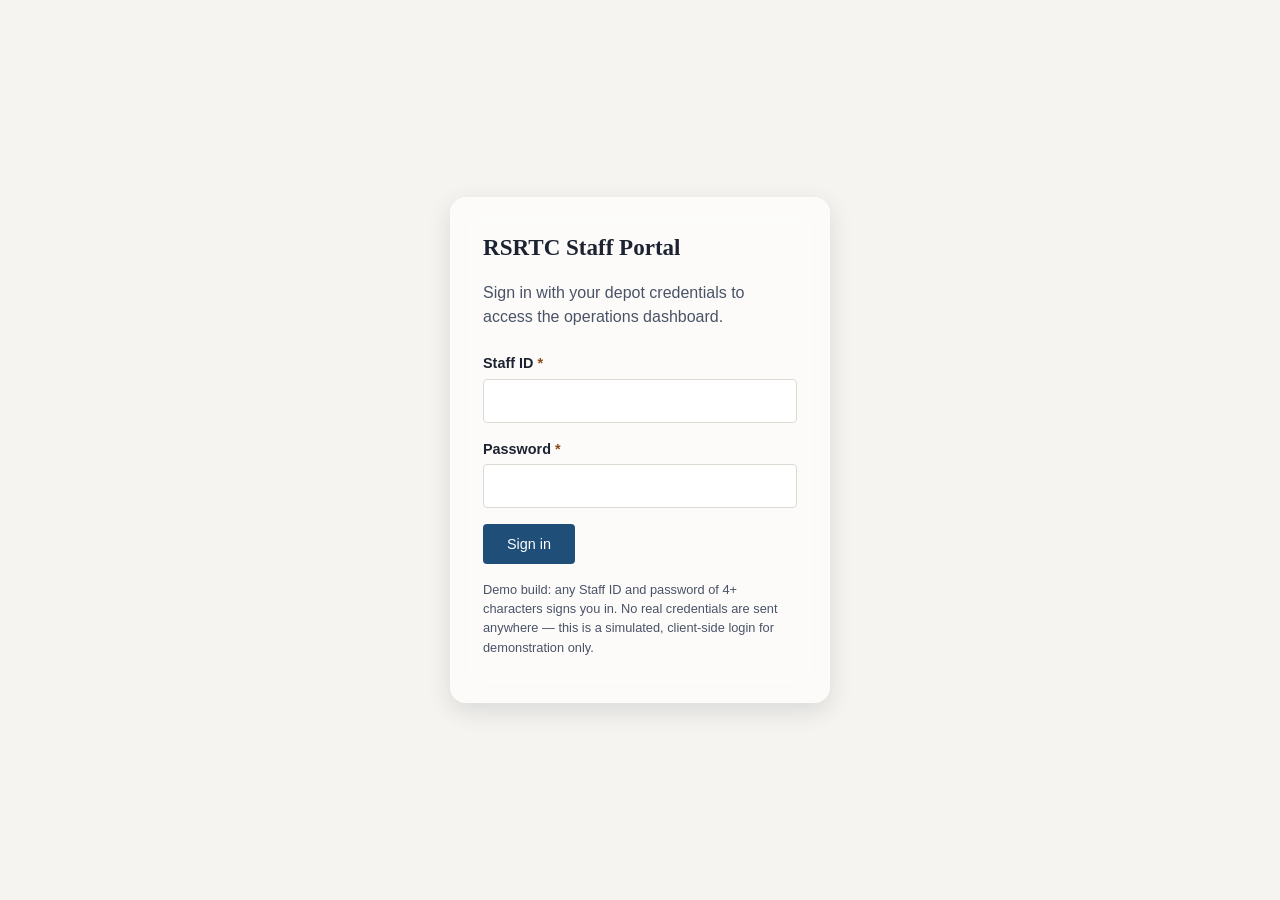
==== commit 3f48cd17: "Add capstone demo screenshots" ====
--- a/client/index.html
+++ b/client/index.html
@@ -14,15 +14,15 @@
     <h1>RSRTC Staff Portal — Bus Operations</h1>
     <div class="header-user">
       <button type="button" class="theme-toggle" id="theme-toggle" aria-pressed="false">Dark mode</button>
-      <span>Devendra Singh, Depot Supervisor</span>
-      <button type="button">Sign out</button>
+      <span id="signed-in-as">Staff</span>
+      <button type="button" id="sign-out-btn">Sign out</button>
     </div>
   </header>
 
   <div class="layout">
     <nav class="primary-nav" aria-label="Primary">
       <ul>
-        <li><a href="#" aria-current="page">Dashboard</a></li>
+        <li><a href="index.html" aria-current="page">Dashboard</a></li>
         <li><a href="#">Routes</a></li>
         <li><a href="#">Buses</a></li>
         <li><a href="#">Bookings</a></li>
@@ -33,7 +33,7 @@
 
     <main id="main-content">
       <h2>Jaipur depot overview</h2>
-      <p class="lede">Live status of scheduled services out of Jaipur depot for 14 September 2026.</p>
+      <p class="lede">Live status of scheduled services out of Jaipur depot. Add, edit, or remove services below — changes are saved to this browser automatically.</p>
 
       <section aria-labelledby="summary-heading">
         <h2 id="summary-heading" class="visually-hidden">Key metrics</h2>
@@ -58,9 +58,9 @@
       </section>
 
       <section class="table-section" aria-labelledby="services-heading">
-        <h2 id="services-heading">Today's scheduled services</h2>
+        <h2 id="services-heading">Scheduled services</h2>
         <table>
-          <caption>Latest 5 services departing Jaipur depot, sorted by departure time.</caption>
+          <caption>Services departing Jaipur depot. Use Edit or Delete to update the schedule.</caption>
           <thead>
             <tr>
               <th scope="col">Route</th>
@@ -70,49 +70,15 @@
               <th scope="col">Actions</th>
             </tr>
           </thead>
-          <tbody>
-            <tr>
-              <td>Jaipur → Jodhpur</td>
-              <td>RJ14 PA 4021</td>
-              <td>08:30</td>
-              <td><span class="status-pill status-ontime">On time</span></td>
-              <td class="row-actions"><button type="button">View</button></td>
-            </tr>
-            <tr>
-              <td>Jaipur → Udaipur</td>
-              <td>RJ14 PA 3987</td>
-              <td>09:00</td>
-              <td><span class="status-pill status-delayed">Delayed 20 min</span></td>
-              <td class="row-actions"><button type="button" data-open-modal>View</button></td>
-            </tr>
-            <tr>
-              <td>Jaipur → Kota</td>
-              <td>RJ14 PA 4102</td>
-              <td>09:15</td>
-              <td><span class="status-pill status-ontime">On time</span></td>
-              <td class="row-actions"><button type="button">View</button></td>
-            </tr>
-            <tr>
-              <td>Jaipur → Bikaner</td>
-              <td>RJ14 PA 3860</td>
-              <td>09:45</td>
-              <td><span class="status-pill status-cancelled">Cancelled</span></td>
-              <td class="row-actions"><button type="button">View</button></td>
-            </tr>
-            <tr>
-              <td>Jaipur → Ajmer</td>
-              <td>RJ14 PA 4188</td>
-              <td>10:00</td>
-              <td><span class="status-pill status-ontime">On time</span></td>
-              <td class="row-actions"><button type="button">View</button></td>
-            </tr>
+          <tbody id="services-tbody">
+            <!-- Rows rendered dynamically by services.js -->
           </tbody>
         </table>
       </section>
 
       <section class="form-section" aria-labelledby="new-route-heading">
         <h2 id="new-route-heading">Add a scheduled service</h2>
-        <form novalidate>
+        <form id="service-form" novalidate>
           <fieldset>
             <legend>Route details</legend>
 
@@ -151,7 +117,7 @@
           </fieldset>
 
           <div class="submit-row">
-            <button type="submit" class="btn-primary">Save service</button>
+            <button type="submit" class="btn-primary" id="form-submit-btn">Save service</button>
             <button type="reset" class="btn-secondary">Clear form</button>
           </div>
         </form>
@@ -165,14 +131,29 @@
 
   <div class="modal-overlay" id="service-modal-overlay">
     <div class="modal-dialog" role="dialog" aria-modal="true" aria-labelledby="modal-title" aria-describedby="modal-desc">
-      <h2 id="modal-title">Jaipur → Udaipur — service details</h2>
-      <p id="modal-desc">Bus RJ14 PA 3987 is delayed by 20 minutes due to traffic near Bhilwara. Revised departure: 09:20. 41 of 45 seats booked.</p>
+      <h2 id="modal-title">Service details</h2>
+      <p id="modal-desc">Select "Edit" on any row to update its route or bus number, or "Delete" to remove it from today's schedule.</p>
       <div class="modal-actions">
         <button type="button" class="btn-secondary" data-close-modal>Close</button>
-        <button type="button" class="btn-primary">Notify passengers</button>
       </div>
     </div>
   </div>
+
+  <script type="module">
+    import { requireAuth, getSession, wireSignOut } from './auth.js';
+    import { initServiceCrud } from './services.js';
+
+    // Guard this page — redirect to login.html if no session exists.
+    requireAuth();
+
+    const session = getSession();
+    if (session) {
+      document.getElementById('signed-in-as').textContent = `Staff ID: ${session.staffId}`;
+    }
+
+    wireSignOut(document.getElementById('sign-out-btn'));
+    initServiceCrud();
+  </script>
 
   <script>
     (function () {
@@ -186,39 +167,6 @@
         toggle.textContent = isDark ? 'Dark mode' : 'Light mode';
       });
     })();
-
-    (function () {
-      var overlay = document.getElementById('service-modal-overlay');
-      var openTriggers = document.querySelectorAll('[data-open-modal]');
-      var closeTriggers = document.querySelectorAll('[data-close-modal]');
-      var lastFocused = null;
-
-      function openModal() {
-        lastFocused = document.activeElement;
-        overlay.classList.add('is-open');
-        overlay.querySelector('[data-close-modal]').focus();
-        document.addEventListener('keydown', onKeydown);
-      }
-
-      function closeModal() {
-        overlay.classList.remove('is-open');
-        document.removeEventListener('keydown', onKeydown);
-        if (lastFocused) lastFocused.focus();
-      }
-
-      function onKeydown(e) {
-        if (e.key === 'Escape') {
-          closeModal();
-        }
-      }
-
-      openTriggers.forEach(function (btn) {
-        btn.addEventListener('click', openModal);
-      });
-      closeTriggers.forEach(function (btn) {
-        btn.addEventListener('click', closeModal);
-      });
-    })();
   </script>
 
 </body>
